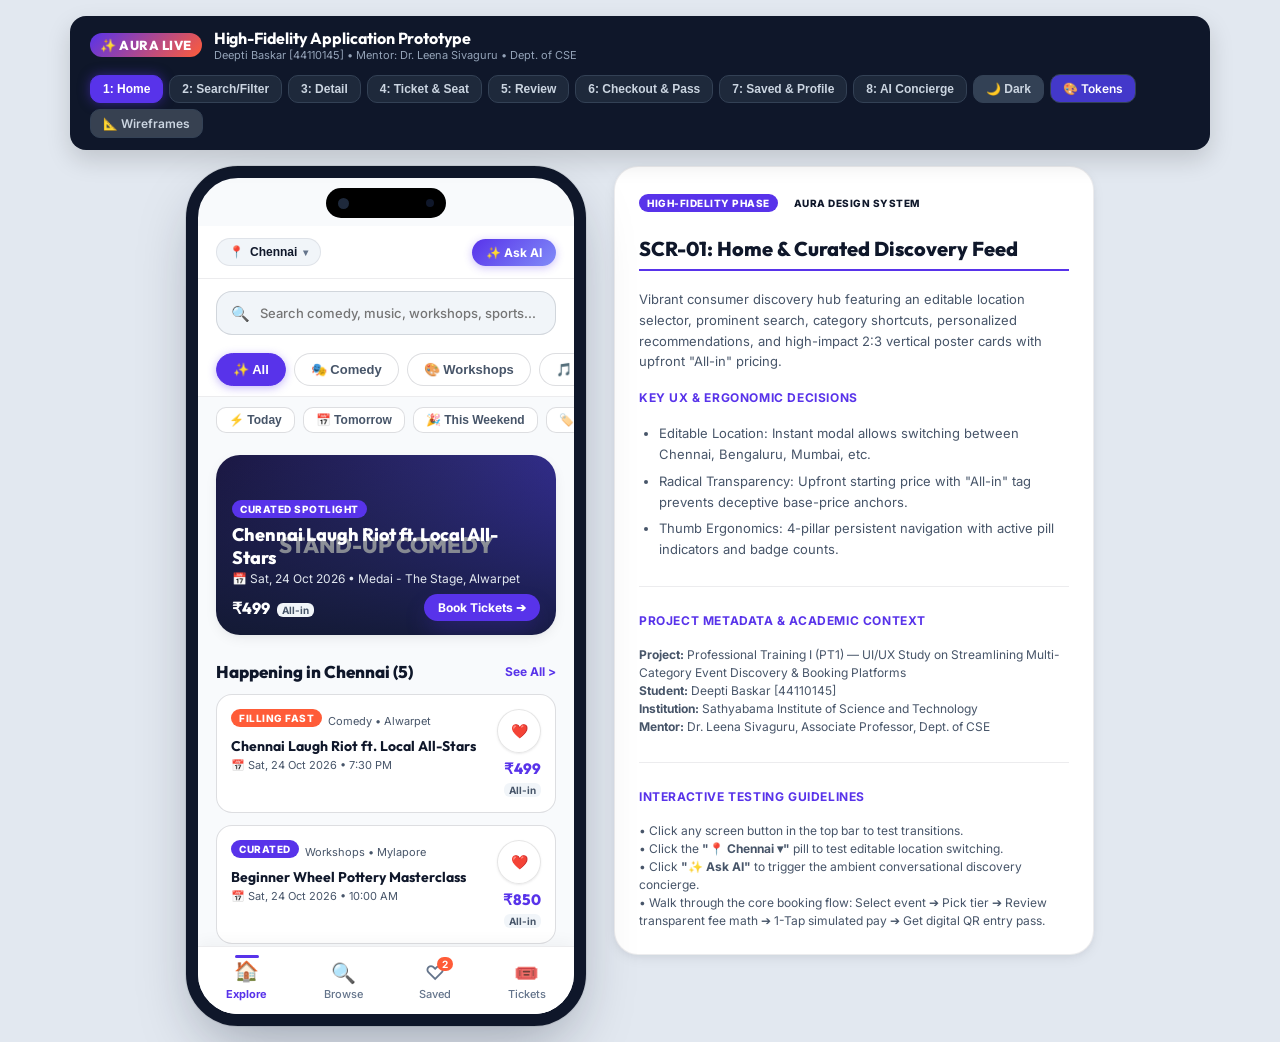
==== app.html @ 96206263 "feat(ui-ux): Complete Aura Multi-Category Event Discovery & Booking UI/UX Platform - Add Milestone 1" ====
<!DOCTYPE html>
<html lang="en" data-theme="light">
<head>
  <meta charset="UTF-8">
  <meta name="viewport" content="width=device-width, initial-scale=1.0">
  <title>Aura — High-Fidelity Event Discovery & Booking Application</title>
  <meta name="description" content="Production-quality high-fidelity user interface prototype for multi-category event discovery and booking. UI/UX project by Deepti Baskar [44110145], Dept of CSE, Sathyabama Institute of Science and Technology.">
  <link rel="stylesheet" href="app.css">
  <link rel="icon" href="data:image/svg+xml,<svg xmlns='http://www.w3.org/2000/svg' viewBox='0 0 100 100'><text y='.9em' font-size='90'>✨</text></svg>">
</head>
<body>

  <!-- Top Master Evaluator Toolbar -->
  <header class="master-toolbar">
    <div class="toolbar-brand">
      <span class="toolbar-logo-pill">✨ AURA LIVE</span>
      <div>
        <div class="toolbar-title">High-Fidelity Application Prototype</div>
        <div class="toolbar-meta">Deepti Baskar [44110145] • Mentor: Dr. Leena Sivaguru • Dept. of CSE</div>
      </div>
    </div>

    <!-- Quick Jump Screen Selector -->
    <div class="screen-pills-container">
      <button class="screen-pill active" data-screen="screen-1">1: Home</button>
      <button class="screen-pill" data-screen="screen-2">2: Search/Filter</button>
      <button class="screen-pill" data-screen="screen-3">3: Detail</button>
      <button class="screen-pill" data-screen="screen-4">4: Ticket & Seat</button>
      <button class="screen-pill" data-screen="screen-5">5: Review</button>
      <button class="screen-pill" data-screen="screen-6">6: Checkout & Pass</button>
      <button class="screen-pill" data-screen="screen-7">7: Saved & Profile</button>
      <button class="screen-pill" data-screen="screen-8">8: AI Concierge</button>

      <button id="theme-mode-toggle" class="screen-pill" style="background:#334155;" onclick="window.auraApp.toggleTheme()">
        🌙 Dark
      </button>
      <a href="design-system.html" class="screen-pill" style="text-decoration:none; background:#4338CA; color:#FFFFFF;">
        🎨 Tokens
      </a>
      <a href="index.html" class="screen-pill" style="text-decoration:none; background:#374151; color:#CBD5E1;">
        📐 Wireframes
      </a>
    </div>
  </header>

  <!-- Prototype Stage (Phone + Side Specification Card) -->
  <main class="app-workspace">

    <!-- Smartphone Hardware Shell (400 x 860px) -->
    <div class="smartphone-container">

      <!-- Dynamic Island Notch -->
      <div class="phone-island">
        <div class="island-camera"></div>
        <div class="island-sensor"></div>
      </div>

      <!-- Floating Non-Intrusive Notification Toast with Screen Reader Announcement -->
      <div id="app-toast" class="app-toast-pill" role="status" aria-live="polite" style="display:none;"></div>

      <!-- Scrollable Viewport Content Area -->
      <div id="app-viewport" class="phone-viewport" role="region" aria-label="Aura Event Application Content">
        <!-- Rendered dynamically by app.js -->
      </div>

      <!-- Persistent 4-Pillar Bottom Navigation -->
      <nav id="main-bottom-nav" class="app-bottom-nav">
        <div class="nav-tab active" data-tab="explore">
          <span class="tab-icon">🏠</span>
          <span>Explore</span>
        </div>
        <div class="nav-tab" data-tab="browse">
          <span class="tab-icon">🔍</span>
          <span>Browse</span>
        </div>
        <div class="nav-tab" data-tab="saved">
          <span class="tab-icon">♡</span>
          <span>Saved</span>
          <span id="saved-badge-counter" class="nav-badge-count" style="display:none;">0</span>
        </div>
        <div class="nav-tab" data-tab="tickets">
          <span class="tab-icon">🎟️</span>
          <span>Tickets</span>
        </div>
      </nav>

      <!-- Location Selector Modal (Overlay) -->
      <div id="location-modal-sheet" class="modal-overlay-backdrop">
        <div class="bottom-sliding-modal">
          <div class="modal-drag-grabber"></div>
          <div style="display:flex; justify-content:space-between; align-items:center;">
            <h3 style="font-family:var(--font-heading); font-size:16px; font-weight:800;">Select Your City</h3>
            <button style="border:none; background:transparent; font-size:18px; font-weight:700; cursor:pointer;" onclick="window.auraApp.closeLocationModal()">✕</button>
          </div>
          <p style="font-size:12px; color:var(--text-muted);">Explore live concerts, stand-up comedy, and workshops happening near you.</p>

          <div style="display:flex; flex-direction:column; gap:8px;">
            <div class="tier-select-card" style="margin:0; cursor:pointer;" onclick="window.auraApp.selectCity('Chennai')">
              <div style="display:flex; justify-content:space-between; align-items:center;">
                <div>
                  <strong style="font-size:14px;">📍 Chennai</strong>
                  <div style="font-size:11px; color:var(--text-muted);">Tamil Nadu • 14 Live Events</div>
                </div>
                <span style="font-size:12px; color:var(--primary); font-weight:700;">Active ✓</span>
              </div>
            </div>

            <div class="tier-select-card" style="margin:0; cursor:pointer;" onclick="window.auraApp.selectCity('Bengaluru')">
              <div style="display:flex; justify-content:space-between; align-items:center;">
                <div>
                  <strong style="font-size:14px;">📍 Bengaluru</strong>
                  <div style="font-size:11px; color:var(--text-muted);">Karnataka • 28 Live Events</div>
                </div>
                <span style="font-size:12px; color:var(--text-muted);">Select ➔</span>
              </div>
            </div>

            <div class="tier-select-card" style="margin:0; cursor:pointer;" onclick="window.auraApp.selectCity('Mumbai')">
              <div style="display:flex; justify-content:space-between; align-items:center;">
                <div>
                  <strong style="font-size:14px;">📍 Mumbai</strong>
                  <div style="font-size:11px; color:var(--text-muted);">Maharashtra • 35 Live Events</div>
                </div>
                <span style="font-size:12px; color:var(--text-muted);">Select ➔</span>
              </div>
            </div>

            <div class="tier-select-card" style="margin:0; cursor:pointer;" onclick="window.auraApp.selectCity('Hyderabad')">
              <div style="display:flex; justify-content:space-between; align-items:center;">
                <div>
                  <strong style="font-size:14px;">📍 Hyderabad</strong>
                  <div style="font-size:11px; color:var(--text-muted);">Telangana • 18 Live Events</div>
                </div>
                <span style="font-size:12px; color:var(--text-muted);">Select ➔</span>
              </div>
            </div>
          </div>
        </div>
      </div>

      <!-- Faceted Filter Modal (Overlay) -->
      <div id="filter-modal-sheet" class="modal-overlay-backdrop" role="dialog" aria-modal="true" aria-labelledby="filter-modal-title">
        <div class="bottom-sliding-modal">
          <div class="modal-drag-grabber"></div>
          <div style="display:flex; justify-content:space-between; align-items:center;">
            <h3 id="filter-modal-title" style="font-family:var(--font-heading); font-size:16px; font-weight:800;">Faceted Search & Filters</h3>
            <button class="circular-nav-btn" style="border:none; background:transparent; font-size:18px; font-weight:700; width:44px; height:44px; cursor:pointer;" aria-label="Close filter sheet" onclick="window.auraApp.closeFilterModal()">✕</button>
          </div>

          <div style="font-size:11px; font-weight:700; text-transform:uppercase; color:var(--text-subtle);">When</div>
          <div style="display:flex; gap:6px; flex-wrap:wrap;">
            <button class="q-chip" onclick="window.auraApp.toggleQuickChip('anytime')">Anytime</button>
            <button class="q-chip" onclick="window.auraApp.toggleQuickChip('today')">Today</button>
            <button class="q-chip" onclick="window.auraApp.toggleQuickChip('tomorrow')">Tomorrow</button>
            <button class="q-chip active" onclick="window.auraApp.toggleQuickChip('weekend')">This Weekend ✓</button>
          </div>

          <div style="font-size:11px; font-weight:700; text-transform:uppercase; color:var(--text-subtle); margin-top:6px;">Price Range</div>
          <div>
            <input id="filter-price-slider" type="range" min="200" max="2500" step="50" value="1000" style="width:100%; accent-color:var(--primary);" oninput="document.getElementById('filter-max-price-label').textContent = 'Max: ₹' + Number(this.value).toLocaleString('en-IN')">
            <div style="display:flex; justify-content:space-between; font-size:11px; color:var(--text-muted); margin-top:2px;">
              <span>₹200</span>
              <span id="filter-max-price-label" style="font-weight:700; color:var(--primary);">Max: ₹1,000</span>
              <span>₹2,500+</span>
            </div>
          </div>

          <div style="font-size:11px; font-weight:700; text-transform:uppercase; color:var(--text-subtle); margin-top:6px;">Category</div>
          <div style="display:grid; grid-template-columns:1fr 1fr; gap:8px; font-size:12px;">
            <label style="display:flex; align-items:center; gap:6px; cursor:pointer;"><input type="checkbox" checked onchange="window.auraApp.setCategory(this.checked ? 'Workshops' : 'All')"> Workshops</label>
            <label style="display:flex; align-items:center; gap:6px; cursor:pointer;"><input type="checkbox" checked onchange="window.auraApp.setCategory(this.checked ? 'Comedy' : 'All')"> Stand-Up Comedy</label>
            <label style="display:flex; align-items:center; gap:6px; cursor:pointer;"><input type="checkbox" checked onchange="window.auraApp.setCategory(this.checked ? 'Music' : 'All')"> Live Concerts</label>
            <label style="display:flex; align-items:center; gap:6px; cursor:pointer;"><input type="checkbox" onchange="window.auraApp.setCategory(this.checked ? 'Sports' : 'All')"> Sports Screenings</label>
          </div>

          <div style="display:flex; gap:10px; margin-top:12px;">
            <button class="btn btn-secondary" style="flex:1; height:44px;" onclick="window.auraApp.resetFilters(); window.auraApp.closeFilterModal();">Reset All</button>
            <button class="btn-primary-action" style="flex:2; height:44px;" onclick="window.auraApp.closeFilterModal(); window.auraApp.navigateTo('screen-2');">Apply Filters ➔</button>
          </div>
        </div>
      </div>

      <!-- Ambient Floating AI Concierge Drawer (Overlay) -->
      <div id="ai-concierge-sheet" class="ai-floating-sheet">
        <div style="background:var(--primary); color:#FFFFFF; padding:12px 16px; border-radius:var(--radius-lg) var(--radius-lg) 0 0; display:flex; justify-content:space-between; align-items:center;">
          <div style="display:flex; align-items:center; gap:8px;">
            <span style="font-size:16px;">✨</span>
            <span style="font-family:var(--font-heading); font-size:14px; font-weight:800;">Aura Concierge AI</span>
            <span class="badge-tag-pill" style="background:rgba(255,255,255,0.2); color:#FFFFFF; font-size:9px;">ONLINE</span>
          </div>
          <button style="background:transparent; border:none; color:#FFFFFF; font-size:18px; font-weight:700; cursor:pointer;" onclick="window.auraApp.toggleAiDrawer()">✕</button>
        </div>

        <div id="ai-chat-messages" class="ai-chat-feed">
          <div class="chat-bubble bot">
            👋 Hi Aravind! Looking for something fun to do in Chennai this weekend?
          </div>
          <div style="display:flex; flex-wrap:wrap; gap:4px;">
            <span class="prompt-suggestion-pill" onclick="window.auraApp.sendPrompt('Couples workshops on Sunday')">🎨 Workshops on Sunday</span>
            <span class="prompt-suggestion-pill" onclick="window.auraApp.sendPrompt('Standup comedy under ₹500')">🎭 Comedy under ₹500</span>
            <span class="prompt-suggestion-pill" onclick="window.auraApp.sendPrompt('Beach live acoustic music')">🎵 Live acoustic beach music</span>
          </div>
        </div>

        <div style="padding:10px 14px; border-top:1px solid var(--border-subtle); display:flex; gap:8px; background:var(--bg-surface);">
          <input type="text" placeholder="Ask AI: 'Cheap comedy near Alwarpet'..." style="flex:1; height:36px; padding:0 12px; border:1px solid var(--border-default); border-radius:var(--radius-sm); font-size:12px; outline:none;" onkeydown="if(event.key==='Enter'&&this.value){window.auraApp.sendPrompt(this.value); this.value='';}">
          <button class="btn-primary-action" style="padding:0 14px; height:36px; font-size:12px;" onclick="const inp=this.previousElementSibling; if(inp.value){window.auraApp.sendPrompt(inp.value); inp.value='';}">Ask</button>
        </div>
      </div>

    </div>

    <!-- Side Evaluator Specification Panel -->
    <aside class="side-evaluator-card">
      <div>
        <span class="badge-tag-pill curated">HIGH-FIDELITY PHASE</span>
        <span class="badge-tag-pill" style="margin-left:4px;">AURA DESIGN SYSTEM</span>
      </div>

      <h2 id="spec-screen-title">SCR-01: Home & Curated Discovery Feed</h2>
      <p id="spec-screen-summary">Vibrant consumer discovery hub featuring an editable location selector, prominent search, category shortcuts, personalized recommendations, and high-impact 2:3 vertical poster cards with upfront "All-in" pricing.</p>

      <h3>Key UX & Ergonomic Decisions</h3>
      <ul id="spec-decisions-list">
        <li>Editable Location: Instant modal allows switching between Chennai, Bengaluru, Mumbai, etc.</li>
        <li>Radical Transparency: Upfront starting price with "All-in" tag prevents deceptive base-price anchors.</li>
        <li>Thumb Ergonomics: 4-pillar persistent navigation with active pill indicators and badge counts.</li>
      </ul>

      <div style="height:1px; background:var(--border-subtle); margin:8px 0;"></div>

      <h3>Project Metadata & Academic Context</h3>
      <p style="font-size:12px; line-height:1.5;">
        <strong>Project:</strong> Professional Training I (PT1) — UI/UX Study on Streamlining Multi-Category Event Discovery & Booking Platforms<br>
        <strong>Student:</strong> Deepti Baskar [44110145]<br>
        <strong>Institution:</strong> Sathyabama Institute of Science and Technology<br>
        <strong>Mentor:</strong> Dr. Leena Sivaguru, Associate Professor, Dept. of CSE
      </p>

      <div style="height:1px; background:var(--border-subtle); margin:8px 0;"></div>

      <h3>Interactive Testing Guidelines</h3>
      <p style="font-size:12px; line-height:1.5;">
        • Click any screen button in the top bar to test transitions.<br>
        • Click the <strong>"📍 Chennai ▾"</strong> pill to test editable location switching.<br>
        • Click <strong>"✨ Ask AI"</strong> to trigger the ambient conversational discovery concierge.<br>
        • Walk through the core booking flow: Select event ➔ Pick tier ➔ Review transparent fee math ➔ 1-Tap simulated pay ➔ Get digital QR entry pass.
      </p>
    </aside>

  </main>

  <script src="app.js"></script>
</body>
</html>
---- app.css ----
/* ==========================================================================
   AURA HIGH-FIDELITY USER INTERFACE STYLESHEET
   Multi-Category Event Discovery & Booking Platform (Deepti PT1 Project)
   ========================================================================== */

@import url('https://fonts.googleapis.com/css2?family=Inter:wght@400;500;600;700&family=Outfit:wght@500;600;700;800&display=swap');

:root {
  /* Aura Brand Tokens */
  --primary: #5833EA;
  --primary-hover: #4823D6;
  --primary-light: #EEF2FF;
  --primary-glow: rgba(88, 51, 234, 0.25);
  
  --secondary: #FF5C38;
  --secondary-hover: #E84520;
  --secondary-light: #FFF1EE;
  
  --bg-canvas: #F8FAFC;
  --bg-surface: #FFFFFF;
  --bg-surface-elevated: #FFFFFF;
  --bg-muted: #F1F5F9;
  --bg-card-hover: #FAFBFF;
  
  --text-main: #0F172A;
  --text-muted: #475569;
  --text-subtle: #64748B;
  --text-light: #F8FAFC;
  
  --border-subtle: rgba(15, 23, 42, 0.08);
  --border-default: rgba(15, 23, 42, 0.14);
  --border-strong: rgba(15, 23, 42, 0.25);
  --border-focus: #5833EA;
  
  --success: #10B981;
  --success-bg: #ECFDF5;
  --warning: #F59E0B;
  --warning-bg: #FFFBEB;
  --error: #EF4444;
  --error-bg: #FEF2F2;
  
  --font-heading: 'Outfit', -apple-system, BlinkMacSystemFont, sans-serif;
  --font-body: 'Inter', -apple-system, BlinkMacSystemFont, sans-serif;
  
  --radius-xs: 6px;
  --radius-sm: 10px;
  --radius-md: 16px;
  --radius-lg: 24px;
  --radius-full: 9999px;
  
  --shadow-subtle: 0 1px 3px rgba(15, 23, 42, 0.06), 0 1px 2px rgba(15, 23, 42, 0.04);
  --shadow-card: 0 4px 14px -2px rgba(15, 23, 42, 0.08), 0 2px 6px -1px rgba(15, 23, 42, 0.04);
  --shadow-elevated: 0 12px 28px -4px rgba(15, 23, 42, 0.12), 0 4px 10px -2px rgba(15, 23, 42, 0.05);
  --shadow-glow: 0 12px 24px -4px rgba(88, 51, 234, 0.3);
  
  --bottom-nav-h: 68px;
  --phone-w: 400px;
  --phone-h: 860px;
}

/* Dark Theme Tokens */
[data-theme="dark"] {
  --primary: #6366F1;
  --primary-hover: #4F46E5;
  --primary-light: rgba(99, 102, 241, 0.15);
  --primary-glow: rgba(99, 102, 241, 0.35);
  
  --secondary: #FF7052;
  --secondary-light: rgba(255, 92, 56, 0.15);
  
  --bg-canvas: #0B0F19;
  --bg-surface: #131B2E;
  --bg-surface-elevated: #1C2640;
  --bg-muted: #1E293B;
  --bg-card-hover: #19243E;
  
  --text-main: #F8FAFC;
  --text-muted: #CBD5E1;
  --text-subtle: #94A3B8;
  
  --border-subtle: rgba(255, 255, 255, 0.08);
  --border-default: rgba(255, 255, 255, 0.16);
  --border-strong: rgba(255, 255, 255, 0.28);
  --border-focus: #6366F1;
  
  --shadow-subtle: 0 2px 5px rgba(0, 0, 0, 0.3);
  --shadow-card: 0 6px 16px rgba(0, 0, 0, 0.45);
  --shadow-elevated: 0 16px 36px rgba(0, 0, 0, 0.6);
}

/* Base Reset */
* {
  box-sizing: border-box;
  margin: 0;
  padding: 0;
  -webkit-tap-highlight-color: transparent;
}

body {
  font-family: var(--font-body);
  background-color: #E2E8F0;
  color: var(--text-main);
  min-height: 100vh;
  display: flex;
  flex-direction: column;
  align-items: center;
  padding: 16px;
  overflow-x: hidden;
  transition: background-color 0.2s ease, color 0.2s ease;
}

/* Accessible Keyboard Focus Indicators (WCAG 2.4.7 Level AA) */
:focus-visible {
  outline: 2px solid var(--primary);
  outline-offset: 2px;
}

button:focus-visible,
input:focus-visible,
select:focus-visible,
a:focus-visible,
[role="button"]:focus-visible,
.screen-pill:focus-visible,
.cat-pill:focus-visible,
.q-chip:focus-visible,
.circular-nav-btn:focus-visible,
.btn-primary-action:focus-visible,
.tier-select-card:focus-visible,
.station-spot-card:focus-visible {
  outline: 2.5px solid var(--primary);
  outline-offset: 2px;
}

/* Master Evaluator Toolbar */
.master-toolbar {
  width: 100%;
  max-width: 1140px;
  background: #0F172A;
  color: #FFFFFF;
  border-radius: var(--radius-md);
  padding: 12px 20px;
  margin-bottom: 16px;
  display: flex;
  flex-wrap: wrap;
  align-items: center;
  justify-content: space-between;
  gap: 12px;
  box-shadow: 0 10px 25px rgba(0,0,0,0.15);
  z-index: 1000;
}

.toolbar-brand {
  display: flex;
  align-items: center;
  gap: 12px;
}

.toolbar-logo-pill {
  background: linear-gradient(135deg, #5833EA, #FF5C38);
  color: #FFFFFF;
  font-family: var(--font-heading);
  font-weight: 800;
  font-size: 13px;
  padding: 4px 10px;
  border-radius: var(--radius-full);
  letter-spacing: 0.04em;
}

.toolbar-title {
  font-family: var(--font-heading);
  font-size: 16px;
  font-weight: 700;
  letter-spacing: -0.01em;
}

.toolbar-meta {
  font-size: 11px;
  color: #94A3B8;
}

.screen-pills-container {
  display: flex;
  flex-wrap: wrap;
  gap: 6px;
  align-items: center;
}

.screen-pill {
  background: #1E293B;
  color: #CBD5E1;
  border: 1px solid #334155;
  padding: 6px 12px;
  border-radius: var(--radius-sm);
  font-size: 12px;
  font-weight: 600;
  cursor: pointer;
  transition: all 0.15s ease;
}

.screen-pill:hover {
  background: #334155;
  color: #FFFFFF;
}

.screen-pill.active {
  background: #5833EA;
  color: #FFFFFF;
  border-color: #5833EA;
  box-shadow: 0 0 12px rgba(88, 51, 234, 0.5);
}

/* Prototype Workspace Layout */
.app-workspace {
  display: flex;
  gap: 28px;
  align-items: flex-start;
  justify-content: center;
  width: 100%;
  max-width: 1140px;
}

/* Smartphone Hardware Frame */
.smartphone-container {
  width: var(--phone-w);
  height: var(--phone-h);
  background: var(--bg-canvas);
  border: 12px solid #0F172A;
  border-radius: 52px;
  box-shadow: 0 25px 60px -15px rgba(15, 23, 42, 0.35), 0 0 0 1px rgba(0, 0, 0, 0.08);
  position: relative;
  overflow: hidden;
  display: flex;
  flex-direction: column;
}

/* Dynamic Island */
.phone-island {
  position: absolute;
  top: 10px;
  left: 50%;
  transform: translateX(-50%);
  width: 120px;
  height: 30px;
  background: #000000;
  border-radius: var(--radius-full);
  z-index: 1100;
  display: flex;
  align-items: center;
  justify-content: space-between;
  padding: 0 12px;
}

.island-camera {
  width: 11px;
  height: 11px;
  background: #1E293B;
  border-radius: 50%;
}

.island-sensor {
  width: 8px;
  height: 8px;
  background: #0F172A;
  border-radius: 50%;
}

/* Scrollable Viewport Content Area */
.phone-viewport {
  flex: 1;
  overflow-y: auto;
  overflow-x: hidden;
  padding-top: 48px; /* Dynamic Island clearance */
  padding-bottom: calc(var(--bottom-nav-h) + 12px);
  position: relative;
  scrollbar-width: thin;
}

/* Persistent 4-Pillar Bottom Navigation */
.app-bottom-nav {
  position: absolute;
  bottom: 0;
  left: 0;
  width: 100%;
  height: var(--bottom-nav-h);
  background: var(--bg-surface);
  border-top: 1px solid var(--border-subtle);
  display: flex;
  align-items: center;
  justify-content: space-around;
  z-index: 950;
  box-shadow: 0 -4px 15px rgba(0,0,0,0.04);
}

.nav-tab {
  display: flex;
  flex-direction: column;
  align-items: center;
  justify-content: center;
  color: var(--text-subtle);
  text-decoration: none;
  font-size: 11px;
  font-weight: 500;
  cursor: pointer;
  padding: 6px 14px;
  position: relative;
  transition: color 0.15s ease;
}

.nav-tab .tab-icon {
  font-size: 20px;
  margin-bottom: 2px;
  transition: transform 0.15s ease;
}

.nav-tab.active {
  color: var(--primary);
  font-weight: 700;
}

.nav-tab.active .tab-icon {
  transform: translateY(-2px);
}

.nav-tab.active::after {
  content: "";
  position: absolute;
  top: 0;
  width: 24px;
  height: 3px;
  background: var(--primary);
  border-radius: var(--radius-full);
}

.nav-badge-count {
  position: absolute;
  top: 2px;
  right: 12px;
  background: var(--secondary);
  color: #FFFFFF;
  font-size: 10px;
  font-weight: 700;
  padding: 1px 5px;
  border-radius: var(--radius-full);
}

/* Side Evaluator Specification Panel */
.side-evaluator-card {
  flex: 1;
  max-width: 480px;
  background: var(--bg-surface);
  border: 1px solid var(--border-subtle);
  border-radius: var(--radius-lg);
  padding: 24px;
  box-shadow: var(--shadow-card);
  display: flex;
  flex-direction: column;
  gap: 18px;
  max-height: var(--phone-h);
  overflow-y: auto;
}

.side-evaluator-card h2 {
  font-family: var(--font-heading);
  font-size: 20px;
  font-weight: 800;
  color: var(--text-main);
  border-bottom: 2px solid var(--primary);
  padding-bottom: 8px;
}

.side-evaluator-card h3 {
  font-family: var(--font-body);
  font-size: 12px;
  font-weight: 700;
  text-transform: uppercase;
  letter-spacing: 0.05em;
  color: var(--primary);
}

.side-evaluator-card p, .side-evaluator-card li {
  font-size: 13px;
  line-height: 1.6;
  color: var(--text-muted);
}

.side-evaluator-card ul {
  padding-left: 20px;
  display: flex;
  flex-direction: column;
  gap: 6px;
}

/* ==========================================================================
   APP HEADER & DISCOVERY COMPONENTS
   ========================================================================== */

.app-top-header {
  padding: 12px 18px;
  display: flex;
  align-items: center;
  justify-content: space-between;
  background: var(--bg-surface);
  border-bottom: 1px solid var(--border-subtle);
  position: sticky;
  top: 0;
  z-index: 100;
}

.location-picker-btn {
  display: flex;
  align-items: center;
  gap: 6px;
  background: var(--bg-muted);
  border: 1px solid var(--border-subtle);
  padding: 6px 12px;
  border-radius: var(--radius-full);
  font-size: 12px;
  font-weight: 700;
  color: var(--text-main);
  cursor: pointer;
  transition: all 0.15s ease;
}

.location-picker-btn:hover {
  background: var(--primary-light);
  color: var(--primary);
  border-color: var(--primary);
}

.ai-assistant-trigger {
  display: flex;
  align-items: center;
  gap: 6px;
  background: linear-gradient(135deg, #5833EA, #818CF8);
  color: #FFFFFF;
  padding: 6px 14px;
  border-radius: var(--radius-full);
  font-size: 12px;
  font-weight: 700;
  cursor: pointer;
  box-shadow: 0 2px 8px rgba(88, 51, 234, 0.3);
  transition: transform 0.15s ease;
}

.ai-assistant-trigger:hover {
  transform: scale(1.04);
}

/* Prominent Omni-Search */
.omni-search-wrapper {
  padding: 12px 18px 8px 18px;
  background: var(--bg-surface);
}

.omni-search-box {
  width: 100%;
  height: 44px;
  background: var(--bg-muted);
  border: 1px solid var(--border-default);
  border-radius: var(--radius-md);
  display: flex;
  align-items: center;
  padding: 0 14px;
  gap: 10px;
  transition: border-color 0.15s ease, box-shadow 0.15s ease;
}

.omni-search-box:focus-within {
  border-color: var(--border-focus);
  background: var(--bg-surface);
  box-shadow: 0 0 0 3px var(--primary-glow);
}

.omni-search-box input {
  border: none;
  background: transparent;
  width: 100%;
  font-family: var(--font-body);
  font-size: 13px;
  font-weight: 500;
  color: var(--text-main);
  outline: none;
}

/* Category Horizontal Pill Navigation */
.category-nav-bar {
  display: flex;
  gap: 8px;
  overflow-x: auto;
  padding: 10px 18px;
  scrollbar-width: none;
  background: var(--bg-surface);
  border-bottom: 1px solid var(--border-subtle);
}

.category-nav-bar::-webkit-scrollbar {
  display: none;
}

.cat-pill {
  flex-shrink: 0;
  display: flex;
  align-items: center;
  gap: 6px;
  padding: 8px 16px;
  font-size: 13px;
  font-weight: 600;
  border: 1px solid var(--border-default);
  background: var(--bg-surface);
  color: var(--text-muted);
  border-radius: var(--radius-full);
  cursor: pointer;
  transition: all 0.15s ease;
}

.cat-pill:hover {
  border-color: var(--primary);
  color: var(--primary);
}

.cat-pill.active {
  background: var(--primary);
  color: #FFFFFF;
  border-color: var(--primary);
  box-shadow: 0 2px 8px rgba(88, 51, 234, 0.35);
}

/* Quick Constraint Filter Chips */
.quick-chips-bar {
  display: flex;
  gap: 8px;
  padding: 10px 18px;
  overflow-x: auto;
  scrollbar-width: none;
}

.q-chip {
  flex-shrink: 0;
  padding: 5px 12px;
  font-size: 12px;
  font-weight: 600;
  background: var(--bg-surface);
  border: 1px solid var(--border-default);
  border-radius: var(--radius-sm);
  color: var(--text-muted);
  cursor: pointer;
  transition: all 0.15s ease;
}

.q-chip:hover {
  border-color: var(--primary);
}

.q-chip.active {
  background: var(--primary-light);
  color: var(--primary);
  border-color: var(--primary);
  font-weight: 700;
}

/* ==========================================================================
   EVENT CARDS & POSTER ARTWORK (2:3 RATIO)
   ========================================================================== */

.hero-carousel-card {
  margin: 12px 18px;
  border-radius: var(--radius-lg);
  overflow: hidden;
  box-shadow: var(--shadow-card);
  position: relative;
  cursor: pointer;
  background: var(--bg-surface);
}

.hero-visual-container {
  width: 100%;
  height: 180px;
  position: relative;
  background-size: cover;
  background-position: center;
}

.hero-gradient-scrim {
  position: absolute;
  top: 0;
  left: 0;
  width: 100%;
  height: 100%;
  background: linear-gradient(180deg, rgba(0,0,0,0.1) 0%, rgba(15, 23, 42, 0.85) 100%);
}

.hero-content-overlay {
  position: absolute;
  bottom: 0;
  left: 0;
  width: 100%;
  padding: 14px 16px;
  color: #FFFFFF;
}

.badge-tag-pill {
  font-size: 10px;
  font-weight: 800;
  text-transform: uppercase;
  letter-spacing: 0.05em;
  padding: 3px 8px;
  border-radius: var(--radius-full);
  display: inline-block;
  margin-bottom: 6px;
}

.badge-tag-pill.curated {
  background: #5833EA;
  color: #FFFFFF;
}

.badge-tag-pill.urgency {
  background: #FF5C38;
  color: #FFFFFF;
}

.hero-card-title {
  font-family: var(--font-heading);
  font-size: 18px;
  font-weight: 800;
  line-height: 1.25;
}

.hero-card-subtitle {
  font-size: 12px;
  color: #E2E8F0;
  margin-top: 2px;
}

/* Event Rails & Grid */
.rail-section {
  padding: 14px 18px;
}

.rail-title-row {
  display: flex;
  align-items: center;
  justify-content: space-between;
  margin-bottom: 12px;
}

.rail-title {
  font-family: var(--font-heading);
  font-size: 17px;
  font-weight: 800;
}

.rail-see-all {
  font-size: 12px;
  font-weight: 700;
  color: var(--primary);
  text-decoration: none;
  cursor: pointer;
}

.poster-grid-2col {
  display: grid;
  grid-template-columns: repeat(2, 1fr);
  gap: 12px;
}

.poster-card {
  background: var(--bg-surface);
  border: 1px solid var(--border-subtle);
  border-radius: var(--radius-md);
  overflow: hidden;
  box-shadow: var(--shadow-subtle);
  display: flex;
  flex-direction: column;
  position: relative;
  cursor: pointer;
  transition: transform 0.2s ease, box-shadow 0.2s ease;
}

.poster-card:hover {
  transform: translateY(-3px);
  box-shadow: var(--shadow-card);
}

.poster-image-box {
  width: 100%;
  aspect-ratio: 3 / 2.7;
  position: relative;
  background-size: cover;
  background-position: center;
  overflow: hidden;
}

.poster-heart-btn {
  position: absolute;
  top: 8px;
  right: 8px;
  width: 32px;
  height: 32px;
  border-radius: 50%;
  background: rgba(255, 255, 255, 0.9);
  border: none;
  display: flex;
  align-items: center;
  justify-content: center;
  font-size: 15px;
  color: var(--text-main);
  cursor: pointer;
  z-index: 10;
  transition: transform 0.15s ease, color 0.15s ease;
}

.poster-heart-btn:hover {
  transform: scale(1.15);
  color: var(--secondary);
}

.poster-heart-btn.active {
  color: var(--secondary);
  background: #FFFFFF;
}

.poster-details {
  padding: 10px 12px;
  display: flex;
  flex-direction: column;
  flex: 1;
}

.poster-genre-row {
  display: flex;
  justify-content: space-between;
  font-size: 10px;
  font-weight: 700;
  text-transform: uppercase;
  color: var(--text-subtle);
  margin-bottom: 2px;
}

.poster-name {
  font-family: var(--font-heading);
  font-size: 14px;
  font-weight: 700;
  line-height: 1.3;
  margin-bottom: 4px;
  display: -webkit-box;
  -webkit-line-clamp: 2;
  -webkit-box-orient: vertical;
  overflow: hidden;
}

.poster-date-venue {
  font-size: 11px;
  color: var(--text-muted);
  white-space: nowrap;
  overflow: hidden;
  text-overflow: ellipsis;
  margin-bottom: 8px;
}

.poster-price-footer {
  margin-top: auto;
  padding-top: 8px;
  border-top: 1px solid var(--border-subtle);
  display: flex;
  align-items: baseline;
  justify-content: space-between;
}

.price-figure {
  font-family: var(--font-heading);
  font-size: 15px;
  font-weight: 800;
  color: var(--text-main);
}

.all-in-tag-mini {
  font-size: 10px;
  font-weight: 700;
  background: var(--bg-muted);
  color: var(--text-muted);
  padding: 1px 5px;
  border-radius: var(--radius-xs);
  margin-left: 3px;
}

/* ==========================================================================
   EVENT DETAIL VIEW (SCR-03)
   ========================================================================== */

.detail-cover-hero {
  width: 100%;
  height: 230px;
  position: relative;
  background-size: cover;
  background-position: center;
}

.detail-top-nav-bar {
  position: absolute;
  top: 12px;
  left: 0;
  width: 100%;
  padding: 0 16px;
  display: flex;
  justify-content: space-between;
  align-items: center;
  z-index: 10;
}

.circular-nav-btn {
  width: 44px;
  height: 44px;
  min-width: 44px;
  min-height: 44px;
  border-radius: 50%;
  background: rgba(255, 255, 255, 0.9);
  backdrop-filter: blur(10px);
  border: 1px solid rgba(0,0,0,0.1);
  display: flex;
  align-items: center;
  justify-content: center;
  font-size: 16px;
  font-weight: 700;
  cursor: pointer;
  color: #0F172A;
  box-shadow: var(--shadow-subtle);
  transition: all 0.15s ease;
}

.detail-body-container {
  padding: 18px;
  background: var(--bg-surface);
}

.detail-title {
  font-family: var(--font-heading);
  font-size: 21px;
  font-weight: 800;
  line-height: 1.3;
  margin-bottom: 12px;
}

.logistics-card-grid {
  display: grid;
  grid-template-columns: repeat(2, 1fr);
  gap: 10px;
  margin-bottom: 18px;
}

.logistic-box {
  background: var(--bg-muted);
  border: 1px solid var(--border-subtle);
  border-radius: var(--radius-sm);
  padding: 10px 12px;
}

.logistic-box strong {
  display: block;
  font-size: 13px;
  color: var(--text-main);
}

.logistic-box span {
  font-size: 11px;
  color: var(--text-muted);
}

.interactive-map-card {
  width: 100%;
  height: 120px;
  border-radius: var(--radius-md);
  overflow: hidden;
  position: relative;
  border: 1px solid var(--border-subtle);
  margin-top: 8px;
  cursor: pointer;
  background-size: cover;
  background-position: center;
}

.map-card-overlay {
  position: absolute;
  bottom: 0;
  left: 0;
  width: 100%;
  padding: 8px 12px;
  background: rgba(15, 23, 42, 0.75);
  backdrop-filter: blur(8px);
  color: #FFFFFF;
  font-size: 12px;
  display: flex;
  justify-content: space-between;
  align-items: center;
}

/* Sticky Booking Action Bar */
.sticky-cta-bar {
  position: absolute;
  bottom: 0;
  left: 0;
  width: 100%;
  background: var(--bg-surface);
  border-top: 1px solid var(--border-subtle);
  padding: 12px 18px;
  display: flex;
  align-items: center;
  justify-content: space-between;
  z-index: 900;
  box-shadow: 0 -4px 15px rgba(0,0,0,0.06);
}

.btn-primary-action {
  background: var(--primary);
  color: #FFFFFF;
  border: none;
  font-family: var(--font-body);
  font-size: 14px;
  font-weight: 700;
  padding: 12px 24px;
  border-radius: var(--radius-md);
  cursor: pointer;
  box-shadow: var(--shadow-glow);
  transition: transform 0.15s ease, background-color 0.15s ease;
}

.btn-primary-action:hover {
  background: var(--primary-hover);
  transform: translateY(-1px);
}

/* ==========================================================================
   TICKET SELECTOR & CONDITIONAL SEAT MAP (SCR-04)
   ========================================================================== */

.tier-select-card {
  background: var(--bg-surface);
  border: 1.5px solid var(--border-default);
  border-radius: var(--radius-md);
  padding: 14px;
  margin-bottom: 10px;
  transition: border-color 0.15s ease, background-color 0.15s ease;
}

.tier-select-card.selected {
  border-color: var(--primary);
  background: var(--primary-light);
}

.stepper-controller {
  display: flex;
  align-items: center;
  gap: 12px;
  background: var(--bg-surface);
  border: 1.5px solid var(--border-strong);
  border-radius: var(--radius-sm);
  padding: 4px 6px;
}

.stepper-click-btn {
  background: var(--bg-muted);
  border: 1px solid var(--border-subtle);
  border-radius: var(--radius-xs);
  font-size: 18px;
  font-weight: 700;
  cursor: pointer;
  color: var(--text-main);
  width: 36px;
  height: 36px;
  min-width: 36px;
  min-height: 36px;
  display: flex;
  align-items: center;
  justify-content: center;
  transition: all 0.15s ease;
}

.stepper-click-btn:hover {
  background: var(--primary-light);
  color: var(--primary);
  border-color: var(--primary);
}

.stepper-value-text {
  font-family: var(--font-heading);
  font-size: 15px;
  font-weight: 800;
  min-width: 20px;
  text-align: center;
}

/* Stage & Zone Map Visualizer */
.stage-visualizer-box {
  background: var(--bg-muted);
  border: 1px dashed var(--border-default);
  border-radius: var(--radius-md);
  padding: 14px;
  text-align: center;
  margin-top: 10px;
}

.stage-light-band {
  background: linear-gradient(90deg, #5833EA, #818CF8, #5833EA);
  color: #FFFFFF;
  padding: 6px 16px;
  border-radius: var(--radius-full);
  display: inline-block;
  font-family: var(--font-heading);
  font-size: 11px;
  font-weight: 800;
  letter-spacing: 0.08em;
  margin-bottom: 12px;
}

.seating-row-group {
  display: flex;
  gap: 8px;
  justify-content: center;
}

.seat-zone-chip {
  padding: 6px 12px;
  border-radius: var(--radius-sm);
  border: 1px solid var(--border-default);
  background: var(--bg-surface);
  font-size: 11px;
  font-weight: 600;
  cursor: pointer;
  transition: all 0.15s ease;
}

.seat-zone-chip.selected {
  background: var(--primary);
  color: #FFFFFF;
  border-color: var(--primary);
}

/* ==========================================================================
   DIGITAL TICKET PASS WITH DYNAMIC QR (SCR-06)
   ========================================================================== */

.boarding-pass-ticket {
  background: var(--bg-surface);
  border: 1px solid var(--border-subtle);
  border-radius: var(--radius-lg);
  margin: 16px;
  overflow: hidden;
  box-shadow: var(--shadow-elevated);
}

.pass-brand-band {
  background: linear-gradient(135deg, #5833EA, #4338CA);
  color: #FFFFFF;
  padding: 14px 18px;
  display: flex;
  justify-content: space-between;
  align-items: center;
}

.pass-qr-frame {
  width: 140px;
  height: 140px;
  margin: 14px auto 8px auto;
  border: 2px solid var(--border-strong);
  border-radius: 12px;
  padding: 8px;
  display: flex;
  align-items: center;
  justify-content: center;
  background: #FFFFFF;
  position: relative;
}

.qr-code-rendered {
  width: 100%;
  height: 100%;
  background-image: 
    linear-gradient(45deg, #0F172A 25%, transparent 25%), 
    linear-gradient(-45deg, #0F172A 25%, transparent 25%), 
    linear-gradient(45deg, transparent 75%, #0F172A 75%), 
    linear-gradient(-45deg, transparent 75%, #0F172A 75%);
  background-size: 12px 12px;
  background-position: 0 0, 0 6px, 6px -6px, -6px 0px;
}

/* ==========================================================================
   CONTEXTUAL AI CONCIERGE DRAWER (SCR-08)
   ========================================================================== */

.ai-floating-sheet {
  position: absolute;
  bottom: var(--bottom-nav-h);
  left: 0;
  width: 100%;
  background: var(--bg-surface);
  border-top: 2px solid var(--primary);
  border-radius: var(--radius-lg) var(--radius-lg) 0 0;
  box-shadow: var(--shadow-elevated);
  z-index: 980;
  display: none;
  flex-direction: column;
  max-height: 480px;
  animation: sheetSlideUp 0.25s ease-out;
}

.ai-floating-sheet.open {
  display: flex;
}

@keyframes sheetSlideUp {
  from { transform: translateY(100%); }
  to { transform: translateY(0); }
}

.ai-chat-feed {
  padding: 14px;
  overflow-y: auto;
  display: flex;
  flex-direction: column;
  gap: 10px;
  font-size: 13px;
}

.chat-bubble {
  padding: 10px 14px;
  border-radius: var(--radius-md);
  max-width: 85%;
  line-height: 1.45;
}

.chat-bubble.bot {
  background: var(--bg-muted);
  color: var(--text-main);
  align-self: flex-start;
  border-bottom-left-radius: var(--radius-xs);
}

.chat-bubble.user {
  background: var(--primary);
  color: #FFFFFF;
  align-self: flex-end;
  border-bottom-right-radius: var(--radius-xs);
}

.prompt-suggestion-pill {
  display: inline-block;
  background: var(--primary-light);
  color: var(--primary);
  font-size: 11px;
  font-weight: 600;
  padding: 5px 12px;
  border-radius: var(--radius-full);
  margin: 3px;
  cursor: pointer;
  transition: all 0.15s ease;
}

.prompt-suggestion-pill:hover {
  background: var(--primary);
  color: #FFFFFF;
}

/* Modals & Dialogs */
.modal-overlay-backdrop {
  position: absolute;
  top: 0;
  left: 0;
  width: 100%;
  height: 100%;
  background: rgba(15, 23, 42, 0.6);
  backdrop-filter: blur(4px);
  z-index: 1050;
  display: none;
  align-items: flex-end;
}

.modal-overlay-backdrop.open {
  display: flex;
}

.bottom-sliding-modal {
  width: 100%;
  max-height: 85%;
  background: var(--bg-surface);
  border-radius: var(--radius-lg) var(--radius-lg) 0 0;
  padding: 18px;
  overflow-y: auto;
  display: flex;
  flex-direction: column;
  gap: 14px;
  animation: sheetSlideUp 0.25s ease-out;
}

.modal-drag-grabber {
  width: 40px;
  height: 4px;
  background: var(--border-default);
  border-radius: var(--radius-full);
  margin: 0 auto 6px auto;
}

/* Floating Notification Toast */
.app-toast-pill {
  position: absolute;
  top: 48px;
  left: 50%;
  transform: translateX(-50%);
  background: rgba(15, 23, 42, 0.95);
  color: #FFFFFF;
  padding: 8px 16px;
  border-radius: var(--radius-full);
  font-size: 11px;
  font-weight: 600;
  display: flex;
  align-items: center;
  gap: 8px;
  box-shadow: var(--shadow-elevated);
  z-index: 1200;
  white-space: nowrap;
  animation: toastPop 0.25s cubic-bezier(0.16, 1, 0.3, 1);
  border: 1px solid rgba(255, 255, 255, 0.15);
  backdrop-filter: blur(8px);
}

@keyframes toastPop {
  from { opacity: 0; transform: translate(-50%, -10px) scale(0.95); }
  to { opacity: 1; transform: translate(-50%, 0) scale(1); }
}

/* Interactive Station & Seat Spot Cards */
.station-grid-container {
  display: grid;
  grid-template-columns: repeat(3, 1fr);
  gap: 8px;
  margin-top: 10px;
}

.station-spot-card {
  background: var(--bg-surface);
  border: 1.5px solid var(--border-default);
  border-radius: var(--radius-sm);
  padding: 8px 6px;
  text-align: center;
  cursor: pointer;
  transition: all 0.15s ease;
  user-select: none;
}

.station-spot-card:hover {
  border-color: var(--primary);
  transform: translateY(-1px);
}

.station-spot-card.selected {
  background: var(--primary-light);
  border-color: var(--primary);
  color: var(--primary);
  font-weight: 700;
  box-shadow: 0 0 0 1px var(--primary);
}

.station-spot-card.reserved {
  opacity: 0.45;
  background: var(--bg-muted);
  pointer-events: none;
  cursor: not-allowed;
  border-style: dashed;
}

/* Simulated Payment Failure Card & Recovery */
.payment-failure-box {
  background: #FFF1F2;
  border: 1.5px solid #F43F5E;
  border-radius: var(--radius-md);
  padding: 16px;
  margin-bottom: 16px;
  text-align: center;
  animation: shake 0.4s ease;
}

[data-theme="dark"] .payment-failure-box {
  background: rgba(244, 63, 94, 0.12);
  border-color: #F43F5E;
}

.payment-failure-icon {
  font-size: 32px;
  margin-bottom: 6px;
  display: inline-block;
}

@keyframes shake {
  0%, 100% { transform: translateX(0); }
  25% { transform: translateX(-6px); }
  75% { transform: translateX(6px); }
}

/* Responsive */
@media (max-width: 860px) {
  .app-workspace {
    flex-direction: column;
    align-items: center;
  }
  .side-evaluator-card {
    max-width: var(--phone-w);
    max-height: none;
  }
}
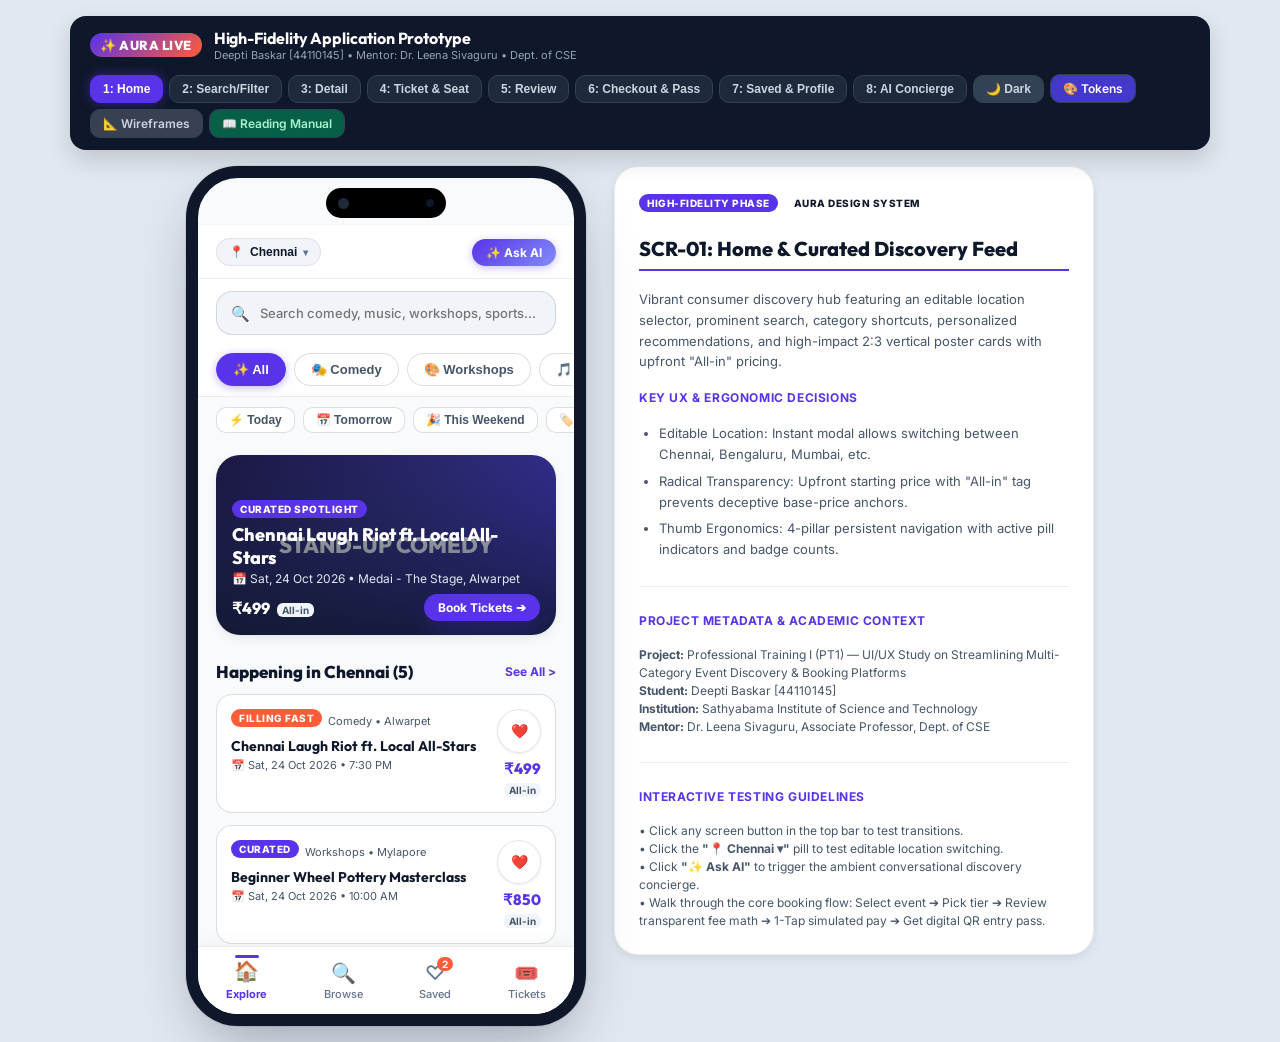
==== commit 3beb8f96: "docs: add master reading & accountability manual, docs portal, and cross-navigation links" ====
--- a/app.html
+++ b/app.html
@@ -40,6 +40,9 @@
       <a href="index.html" class="screen-pill" style="text-decoration:none; background:#374151; color:#CBD5E1;">
         📐 Wireframes
       </a>
+      <a href="docs/READ_BEFORE_EXPLAINING_ACCOUNTABILITY_MANUAL.md" class="screen-pill" style="text-decoration:none; background:#065F46; color:#A7F3D0;" title="Read Before Explaining Manual">
+        📖 Reading Manual
+      </a>
     </div>
   </header>
 
